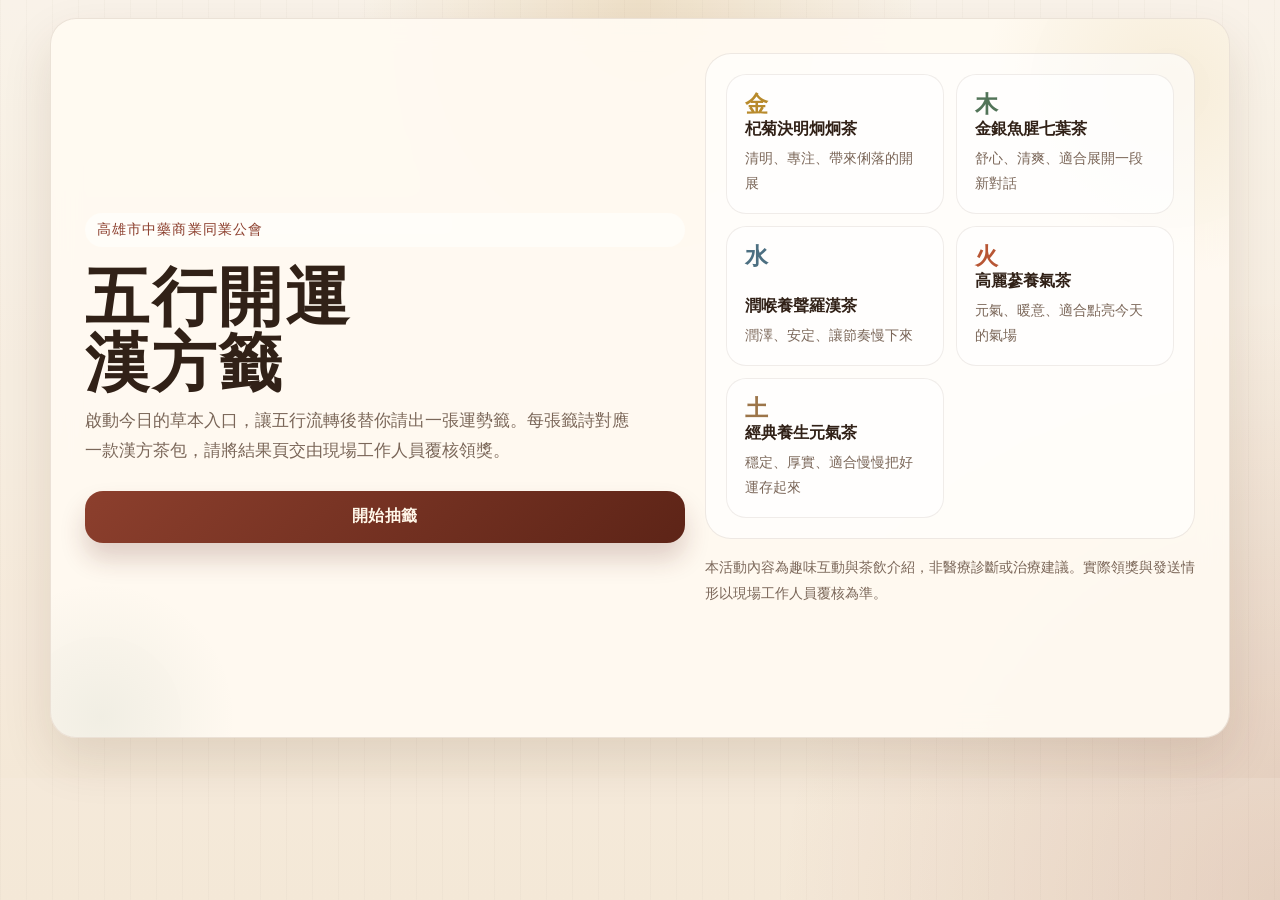
==== index.html @ ca6a0ad2 "Market game frontend test build" ====
<!DOCTYPE html>
<html lang="zh-Hant">
<head>
    <meta charset="UTF-8">
    <meta name="viewport" content="width=device-width, initial-scale=1.0">
    <title>高雄市中藥商業同業公會｜五行開運漢方籤</title>
    <link rel="stylesheet" href="./css/common.css">
    <link rel="stylesheet" href="./css/public.css">
</head>
<body data-page="public">
    <main class="public-shell">
        <section class="page page-intro active" id="intro-screen">
            <div class="hero-panel paper-card">
                <div class="hero-copy">
                    <div class="eyebrow">高雄市中藥商業同業公會</div>
                    <h1>五行開運<br>漢方籤</h1>
                    <p>
                        啟動今日的草本入口，讓五行流轉後替你請出一張運勢籤。每張籤詩對應一款漢方茶包，請將結果頁交由現場工作人員覆核領獎。
                    </p>
                    <button class="button button-primary" id="start-draw">開始抽籤</button>
                </div>

                <div class="hero-side">
                    <div class="seal-card">
                        <div class="seal-grid" id="intro-elements"></div>
                    </div>
                    <p class="page-note">
                        本活動內容為趣味互動與茶飲介紹，非醫療診斷或治療建議。實際領獎與發送情形以現場工作人員覆核為準。
                    </p>
                </div>
            </div>
        </section>

        <section class="page" id="draw-screen">
            <div class="draw-board paper-card">
                <div class="section-head">
                    <div>
                        <div class="eyebrow">五行流轉</div>
                        <h2>啟動開運藥櫃</h2>
                        <p>按下唯一入口後，五行會自行流轉並抽出今日結果，民眾不需要自行選擇項目。</p>
                    </div>
                    <button class="button button-secondary" data-screen-target="intro-screen">返回首頁</button>
                </div>

                <div class="ritual-stage">
                    <div class="ritual-orbit" id="ritual-orbit" aria-hidden="true">
                        <div class="ritual-ring ring-outer"></div>
                        <div class="ritual-ring ring-inner"></div>
                        <div class="ritual-core">
                            <div class="ritual-core-mark">藥</div>
                            <div class="ritual-core-copy">五行開運入口</div>
                        </div>
                        <div class="ritual-token token-metal">金</div>
                        <div class="ritual-token token-wood">木</div>
                        <div class="ritual-token token-water">水</div>
                        <div class="ritual-token token-fire">火</div>
                        <div class="ritual-token token-earth">土</div>
                    </div>

                    <button class="ritual-trigger" type="button" id="ritual-trigger">
                        <span>啟動抽籤</span>
                        <strong>抽出今日五行運勢</strong>
                    </button>
                </div>
            </div>
        </section>

        <section class="page" id="result-screen">
            <div class="result-layout">
                <article class="fortune-sheet paper-card">
                    <div class="yj-wrap">
                        <div class="yj-header">
                            <div class="yj-brand">高雄市中藥商業同業公會</div>
                            <div class="yj-title">五行開運漢方籤</div>
                        </div>

                        <div class="yj-number-zone">
                            <div class="yj-num-row">
                                <span class="yj-num-label">第</span>
                                <span class="yj-num" id="yj-num">1</span>
                                <span class="yj-num-label">首</span>
                            </div>
                            <div class="yj-luck" id="yj-luck">◈ 吉 ◈</div>
                        </div>

                        <div class="yj-body">
                            <div class="yj-persona-row">
                                <span class="yj-persona-label">今日抽中</span>
                                <span class="yj-persona-name" id="yj-persona-name">木行．舒展籤</span>
                            </div>
                            <div class="yj-meta-grid">
                                <div class="yj-meta-item">
                                    <span class="yj-meta-k">五行</span>
                                    <strong class="yj-meta-v" id="ticket-element">木</strong>
                                </div>
                                <div class="yj-meta-item">
                                    <span class="yj-meta-k">籤意</span>
                                    <strong class="yj-meta-v" id="result-keyword">今日籤意</strong>
                                </div>
                            </div>
                        </div>

                        <div class="yj-quote">
                            <div class="yj-quote-poem" id="result-poem">春意入枝頭，新芽帶好風。</div>
                            <div class="yj-quote-desc" id="result-message">今天適合舒展心念，順著節奏與人交流，新的靈感會自然靠近。</div>
                        </div>

                        <div class="yj-products">
                            <div class="yj-products-title">── 對應漢方茶包 ──</div>
                            <div class="yj-product-card">
                                <div class="yj-product-rank">開運茶禮</div>
                                <div class="yj-product-icon" id="gift-visual"></div>
                                <div class="yj-product-info">
                                    <div class="yj-product-name" id="tea-name">金銀魚腥七葉茶</div>
                                    <div class="yj-product-poem" id="tea-story">以清新草本香氣描繪木行的伸展感。</div>
                                    <div class="ingredient-list ingredient-list-yaojian" id="tea-ingredients"></div>
                                </div>
                            </div>
                        </div>

                        <div class="yj-footer">
                            <div class="yj-footer-motto" id="result-side-title">舒展、清爽、適合展開一段新對話</div>
                            <div class="yj-footer-text">本籤為市集互動體驗與茶飲介紹，非醫療診斷依據</div>
                        </div>
                    </div>
                </article>

                <aside class="result-side paper-card">
                    <div class="eyebrow">領獎資訊</div>
                    <div class="result-side-title">請交由工作人員覆核領獎</div>
                    <p class="result-side-copy" id="result-side-copy">工作人員將依此領獎碼進行覆核。後續接 Supabase 後，這個碼會對應正式的 pending 紀錄。</p>

                    <div class="claim-code-wrap">
                        <span>領獎碼</span>
                        <strong id="claim-code">KHM-0000-XXXX</strong>
                    </div>

                    <div class="ticket-code-panel">
                        <span>活動流水號</span>
                        <strong id="ticket-code">NO. 0000</strong>
                    </div>

                    <button class="button button-primary" data-screen-target="draw-screen">再抽一次</button>
                    <button class="button button-secondary" data-screen-target="intro-screen">回到首頁</button>
                </aside>
            </div>
        </section>
    </main>

    <div class="toast" id="toast"></div>

    <script src="./js/config.js"></script>
    <script src="./js/store.js"></script>
    <script src="./js/public-app.js"></script>
</body>
</html>
---- css/common.css ----
:root {
    --bg: #f5ead8;
    --paper: rgba(255, 250, 242, 0.94);
    --ink: #312117;
    --muted: #7b6759;
    --line: rgba(77, 49, 27, 0.14);
    --brand: #8c3f2d;
    --brand-deep: #5d2417;
    --gold: #b88a2b;
    --wood: #527458;
    --water: #4c6f81;
    --fire: #b85634;
    --earth: #9c7549;
    --ok: #2f6c44;
    --warn: #9b5a28;
    --shadow: 0 22px 50px rgba(72, 39, 17, 0.12);
    --radius: 22px;
}

* {
    box-sizing: border-box;
}

html,
body {
    margin: 0;
    min-height: 100%;
    color: var(--ink);
    background:
        radial-gradient(circle at top, rgba(201, 158, 83, 0.28), transparent 28%),
        radial-gradient(circle at bottom right, rgba(140, 63, 45, 0.18), transparent 32%),
        linear-gradient(180deg, #f8f0e4 0%, #f2e3cf 100%);
    font-family: "Noto Sans TC", "PingFang TC", "Microsoft JhengHei", sans-serif;
}

body::before {
    content: "";
    position: fixed;
    inset: 0;
    background:
        linear-gradient(rgba(255,255,255,0.18), rgba(255,255,255,0.18)),
        repeating-linear-gradient(
            90deg,
            rgba(109, 78, 55, 0.03) 0,
            rgba(109, 78, 55, 0.03) 1px,
            transparent 1px,
            transparent 26px
        );
    pointer-events: none;
}

body {
    position: relative;
}

button,
input,
a {
    font: inherit;
}

button {
    cursor: pointer;
    border: 0;
    background: none;
    color: inherit;
}

a {
    text-decoration: none;
    color: inherit;
}

.paper-card {
    background: var(--paper);
    border: 1px solid rgba(112, 80, 57, 0.14);
    border-radius: calc(var(--radius) + 4px);
    box-shadow: var(--shadow);
    backdrop-filter: blur(14px);
}

.eyebrow {
    display: inline-flex;
    align-items: center;
    gap: 10px;
    padding: 8px 12px;
    border-radius: 999px;
    background: rgba(255,255,255,0.5);
    color: var(--brand);
    font-size: 0.85rem;
    letter-spacing: 0.08em;
}

.button {
    display: inline-flex;
    justify-content: center;
    align-items: center;
    min-height: 52px;
    padding: 0 22px;
    border-radius: 18px;
    font-weight: 800;
    letter-spacing: 0.03em;
    transition: transform 180ms ease, box-shadow 180ms ease, opacity 180ms ease;
}

.button:hover {
    transform: translateY(-2px);
}

.button-primary {
    background: linear-gradient(135deg, var(--brand), var(--brand-deep));
    color: #fff6e8;
    box-shadow: 0 16px 26px rgba(93, 36, 23, 0.2);
}

.button-secondary {
    background: rgba(255,255,255,0.76);
    border: 1px solid rgba(112, 80, 57, 0.14);
    color: var(--ink);
}

.section-head,
.panel-head {
    display: flex;
    justify-content: space-between;
    align-items: end;
    gap: 12px;
}

.section-head h2,
.panel-head h2,
.panel h2,
.metric-card strong,
.panel h1 {
    margin: 0;
}

.section-head p,
.panel-head p,
.panel-note {
    color: var(--muted);
    line-height: 1.7;
}

.page {
    display: none;
}

.page.active {
    display: block;
}

.toast {
    position: fixed;
    left: 50%;
    bottom: 24px;
    transform: translateX(-50%) translateY(18px);
    padding: 14px 18px;
    border-radius: 16px;
    background: rgba(49, 33, 23, 0.94);
    color: #fff8ec;
    opacity: 0;
    pointer-events: none;
    transition: opacity 180ms ease, transform 180ms ease;
    z-index: 30;
}

.toast.show {
    opacity: 1;
    transform: translateX(-50%) translateY(0);
}

@media (max-width: 720px) {
    .section-head,
    .panel-head {
        align-items: flex-start;
        flex-direction: column;
    }
}
---- css/public.css ----
.public-shell {
    width: min(1180px, calc(100vw - 28px));
    margin: 0 auto;
    padding: 18px 0 40px;
}

.hero-panel {
    min-height: 720px;
    display: grid;
    grid-template-columns: minmax(0, 1.1fr) minmax(320px, 0.9fr);
    gap: 20px;
    padding: 34px;
    position: relative;
    overflow: hidden;
}

.hero-panel::before,
.hero-panel::after {
    content: "";
    position: absolute;
    border-radius: 50%;
    opacity: 0.32;
}

.hero-panel::before {
    width: 380px;
    height: 380px;
    right: -130px;
    top: -120px;
    background: radial-gradient(circle, rgba(184, 138, 43, 0.4), transparent 70%);
}

.hero-panel::after {
    width: 280px;
    height: 280px;
    left: -90px;
    bottom: -120px;
    background: radial-gradient(circle, rgba(82, 116, 88, 0.26), transparent 68%);
}

.hero-copy,
.hero-side {
    position: relative;
    z-index: 1;
}

.hero-copy {
    display: flex;
    flex-direction: column;
    justify-content: center;
}

.hero-copy h1 {
    margin: 18px 0 10px;
    font: 700 clamp(2.4rem, 5vw, 4.9rem)/1.02 "Noto Serif TC", "PMingLiU", serif;
    letter-spacing: 0.04em;
}

.hero-copy p,
.page-note,
.draw-board p,
.result-side-copy {
    color: var(--muted);
    line-height: 1.82;
}

.hero-copy p {
    max-width: 35rem;
    margin: 0 0 24px;
    font-size: 1.04rem;
}

.seal-card {
    background: rgba(255,255,255,0.62);
    border: 1px solid rgba(112, 80, 57, 0.12);
    border-radius: 26px;
    padding: 20px;
}

.seal-grid {
    display: grid;
    grid-template-columns: repeat(2, minmax(0, 1fr));
    gap: 12px;
}

.seal-item {
    min-height: 140px;
    padding: 18px;
    border-radius: 20px;
    background: rgba(255,255,255,0.72);
    border: 1px solid rgba(112, 80, 57, 0.1);
    display: flex;
    flex-direction: column;
    justify-content: space-between;
}

.seal-item strong {
    font: 700 1.46rem/1 "Noto Serif TC", "PMingLiU", serif;
}

.seal-item h3 {
    margin: 0;
    font: 700 1.02rem/1.35 "Noto Serif TC", "PMingLiU", serif;
}

.seal-item p {
    margin: 6px 0 0;
    font-size: 0.9rem;
    color: var(--muted);
    line-height: 1.7;
}

.page-note {
    margin: 16px 0 0;
    font-size: 0.88rem;
}

.draw-board {
    padding: 28px;
}

.ritual-stage {
    margin-top: 24px;
    min-height: 520px;
    display: grid;
    place-items: center;
    gap: 24px;
}

.ritual-orbit {
    position: relative;
    width: min(470px, 92vw);
    aspect-ratio: 1;
    display: grid;
    place-items: center;
}

.ritual-ring {
    position: absolute;
    border-radius: 50%;
    border: 1px solid rgba(112, 80, 57, 0.16);
    background: radial-gradient(circle, rgba(255,255,255,0.35), transparent 68%);
}

.ring-outer {
    inset: 0;
}

.ring-inner {
    inset: 56px;
    border-style: dashed;
}

.ritual-orbit::before,
.ritual-orbit::after {
    content: "";
    position: absolute;
    border-radius: 50%;
    filter: blur(2px);
}

.ritual-orbit::before {
    inset: 20px;
    background: radial-gradient(circle, rgba(184, 138, 43, 0.18), transparent 70%);
}

.ritual-orbit::after {
    inset: 88px;
    background: radial-gradient(circle, rgba(140, 63, 45, 0.12), transparent 72%);
}

.ritual-orbit.spinning .ritual-token {
    animation-play-state: running;
}

.ritual-orbit.reveal .ritual-token {
    opacity: 0.18;
    transform: scale(0.85);
}

.ritual-orbit.reveal .ritual-token.is-selected {
    opacity: 1;
    transform: scale(1.12);
    box-shadow: 0 20px 36px rgba(72, 39, 17, 0.16);
}

.ritual-core {
    position: relative;
    z-index: 2;
    width: 180px;
    aspect-ratio: 1;
    border-radius: 36px;
    background: linear-gradient(180deg, rgba(255,255,255,0.92), rgba(245, 232, 214, 0.96));
    border: 1px solid rgba(112, 80, 57, 0.14);
    box-shadow: 0 18px 34px rgba(72, 39, 17, 0.1);
    display: grid;
    place-items: center;
    text-align: center;
    padding: 20px;
}

.ritual-core-mark {
    font: 700 3rem/1 "Noto Serif TC", "PMingLiU", serif;
    color: var(--brand);
}

.ritual-core-copy {
    margin-top: 10px;
    color: var(--muted);
    font-size: 0.92rem;
    line-height: 1.6;
}

.ritual-token {
    position: absolute;
    width: 76px;
    aspect-ratio: 1;
    border-radius: 24px;
    display: grid;
    place-items: center;
    color: #fff8ed;
    font: 700 1.7rem/1 "Noto Serif TC", "PMingLiU", serif;
    box-shadow: 0 16px 26px rgba(72, 39, 17, 0.12);
    transition: opacity 200ms ease, transform 200ms ease, box-shadow 200ms ease;
    animation: orbit-spin 3.6s linear infinite paused;
}

.token-metal {
    background: var(--gold);
    top: 18px;
    left: 50%;
    margin-left: -38px;
}

.token-wood {
    background: var(--wood);
    top: 28%;
    right: 16px;
}

.token-water {
    background: var(--water);
    bottom: 18px;
    left: 58%;
}

.token-fire {
    background: var(--fire);
    bottom: 24%;
    left: 18px;
}

.token-earth {
    background: var(--earth);
    top: 28%;
    left: 18px;
}

.token-metal { animation-delay: 0s; }
.token-wood { animation-delay: -0.72s; }
.token-water { animation-delay: -1.44s; }
.token-fire { animation-delay: -2.16s; }
.token-earth { animation-delay: -2.88s; }

@keyframes orbit-spin {
    0%   { transform: rotate(0deg) translateY(0); }
    25%  { transform: rotate(90deg) translateY(-4px); }
    50%  { transform: rotate(180deg) translateY(0); }
    75%  { transform: rotate(270deg) translateY(4px); }
    100% { transform: rotate(360deg) translateY(0); }
}

.ritual-trigger {
    min-width: min(460px, 100%);
    min-height: 76px;
    padding: 0 28px;
    border-radius: 24px;
    background: linear-gradient(135deg, var(--brand), var(--brand-deep));
    color: #fff6e8;
    box-shadow: 0 18px 28px rgba(93, 36, 23, 0.18);
    text-align: center;
}

.ritual-trigger span,
.ritual-trigger strong {
    display: block;
}

.ritual-trigger span {
    font-size: 0.88rem;
    letter-spacing: 0.1em;
    opacity: 0.86;
}

.ritual-trigger strong {
    margin-top: 6px;
    font-size: 1.15rem;
}

.ritual-trigger:disabled {
    opacity: 0.55;
    cursor: default;
    transform: none;
}

.result-layout {
    display: grid;
    grid-template-columns: minmax(0, 1fr) 320px;
    gap: 18px;
}

.fortune-sheet,
.result-side {
    padding: 24px;
}

.yj-wrap {
    background: #f5edd8;
    border-radius: 4px;
    position: relative;
    overflow: hidden;
    box-shadow: 0 12px 48px rgba(0,0,0,0.12);
}

.yj-wrap::before {
    content: "";
    position: absolute;
    inset: 0;
    background-image:
        repeating-linear-gradient(0deg, transparent, transparent 28px, rgba(139,110,70,0.04) 28px, rgba(139,110,70,0.04) 29px),
        repeating-linear-gradient(90deg, transparent, transparent 28px, rgba(139,110,70,0.03) 28px, rgba(139,110,70,0.03) 29px);
    pointer-events: none;
    z-index: 0;
}

.yj-wrap::after {
    content: "";
    position: absolute;
    inset: 8px;
    border: 1px solid rgba(139,100,40,0.18);
    border-radius: 2px;
    pointer-events: none;
    z-index: 0;
}

.yj-header {
    background: #8b2020;
    padding: 14px 24px;
    text-align: center;
    position: relative;
    z-index: 1;
}

.yj-brand {
    font-size: 0.62rem;
    color: rgba(255,220,120,0.65);
    letter-spacing: 6px;
    margin-bottom: 2px;
}

.yj-title {
    font-size: 1.1rem;
    font-weight: 900;
    color: #ffe080;
    letter-spacing: 8px;
}

.yj-number-zone {
    padding: 22px 24px 16px;
    text-align: center;
    position: relative;
    z-index: 1;
    border-bottom: 1px solid rgba(139,100,40,0.15);
}

.yj-number-zone::before {
    content: "☰ ☷";
    position: absolute;
    left: 18px;
    top: 18px;
    font-size: 11px;
    color: rgba(139,80,30,0.2);
    letter-spacing: 4px;
}

.yj-number-zone::after {
    content: "☵ ☲";
    position: absolute;
    right: 18px;
    top: 18px;
    font-size: 11px;
    color: rgba(139,80,30,0.2);
    letter-spacing: 4px;
}

.yj-num-row {
    display: flex;
    align-items: center;
    justify-content: center;
    gap: 16px;
    margin-bottom: 8px;
}

.yj-num-label {
    font-size: 1.1rem;
    color: #8b5020;
    letter-spacing: 2px;
    font-weight: 500;
    line-height: 1;
}

.yj-num {
    font-size: 3.8rem;
    font-weight: 900;
    color: #5c1a1a;
    line-height: 1;
}

.yj-luck {
    display: inline-block;
    font-size: 1.1rem;
    font-weight: 700;
    color: #8b2020;
    letter-spacing: 8px;
    padding: 4px 20px;
    border-top: 1px solid rgba(139,80,30,0.25);
    border-bottom: 1px solid rgba(139,80,30,0.25);
}

.yj-body {
    padding: 18px 22px 16px;
    position: relative;
    z-index: 1;
    border-bottom: 1px solid rgba(139,100,40,0.15);
}

.yj-body::before {
    content: "── 五行開運籤解 ──";
    display: block;
    text-align: center;
    font-size: 0.58rem;
    color: rgba(139,80,30,0.38);
    letter-spacing: 3px;
    margin-bottom: 12px;
}

.yj-persona-row {
    display: flex;
    align-items: baseline;
    justify-content: center;
    gap: 8px;
    margin-bottom: 14px;
}

.yj-persona-label {
    font-size: 0.68rem;
    color: #8b5020;
    letter-spacing: 2px;
}

.yj-persona-name {
    font-size: 1.2rem;
    font-weight: 900;
    color: #3a1a0a;
    letter-spacing: 2px;
}

.yj-meta-grid {
    display: grid;
    grid-template-columns: repeat(2, minmax(0, 1fr));
    gap: 12px;
}

.yj-meta-item {
    background: rgba(255,255,255,0.48);
    border: 1px solid rgba(139,100,40,0.14);
    border-radius: 8px;
    padding: 10px 12px;
    text-align: center;
}

.yj-meta-k {
    display: block;
    font-size: 0.68rem;
    color: #8b5020;
    letter-spacing: 2px;
    margin-bottom: 6px;
}

.yj-meta-v {
    font-size: 0.92rem;
    color: #5c1a1a;
    font-weight: 800;
    line-height: 1.5;
}

.yj-quote {
    padding: 14px 28px;
    text-align: center;
    position: relative;
    z-index: 1;
    border-bottom: 1px solid rgba(139,100,40,0.15);
}

.yj-quote-poem {
    font-size: 0.9rem;
    color: #5c1a1a;
    letter-spacing: 3px;
    font-weight: 700;
    margin-bottom: 6px;
    white-space: pre-line;
    line-height: 1.9;
}

.yj-quote-desc {
    font-size: 0.75rem;
    color: #7a4020;
    line-height: 1.75;
    letter-spacing: 1px;
}

.yj-products {
    padding: 14px 18px 18px;
    position: relative;
    z-index: 1;
}

.yj-products-title {
    text-align: center;
    font-size: 0.6rem;
    color: rgba(139,80,30,0.45);
    letter-spacing: 5px;
    margin-bottom: 12px;
}

.yj-product-card {
    background: rgba(255,255,255,0.55);
    border: 1px solid rgba(139,100,40,0.2);
    border-radius: 8px;
    padding: 14px 12px 12px;
    display: flex;
    align-items: center;
    gap: 12px;
    position: relative;
}

.yj-product-rank {
    position: absolute;
    top: -9px;
    left: 12px;
    background: #8b2020;
    color: #ffe080;
    font-size: 0.58rem;
    font-weight: 700;
    padding: 2px 10px;
    border-radius: 10px;
    letter-spacing: 2px;
}

.yj-product-icon {
    width: 56px;
    height: 56px;
    border-radius: 6px;
    background: rgba(139,100,40,0.08);
    flex-shrink: 0;
    display: flex;
    align-items: center;
    justify-content: center;
    font-size: 20px;
    border: 1px solid rgba(139,100,40,0.15);
    overflow: hidden;
}

.yj-product-icon img {
    width: 100%;
    height: 100%;
    object-fit: cover;
}

.yj-product-info {
    flex: 1;
    min-width: 0;
}

.yj-product-name {
    font-size: 0.88rem;
    font-weight: 700;
    color: #3a1a0a;
    margin-bottom: 3px;
}

.yj-product-poem {
    font-size: 0.7rem;
    color: #7a4020;
    letter-spacing: 1px;
    line-height: 1.65;
    margin-bottom: 10px;
}

.ingredient-list {
    display: flex;
    flex-wrap: wrap;
    gap: 6px;
}

.ingredient-list span {
    padding: 6px 10px;
    border-radius: 999px;
    background: rgba(255,255,255,0.82);
    border: 1px solid rgba(112, 80, 57, 0.1);
    font-size: 0.76rem;
    color: #6a3d22;
}

.ingredient-list-yaojian span {
    background: rgba(245, 237, 216, 0.9);
}

.yj-footer {
    padding: 14px 24px 18px;
    text-align: center;
    position: relative;
    z-index: 1;
    border-top: 1px solid rgba(139,100,40,0.15);
}

.yj-footer-motto {
    font-size: 0.78rem;
    color: #5c1a1a;
    letter-spacing: 2px;
    font-weight: 500;
    margin-bottom: 8px;
    line-height: 1.8;
}

.yj-footer-text {
    font-size: 0.58rem;
    color: rgba(139,80,30,0.38);
    letter-spacing: 2px;
}

.result-side {
    display: flex;
    flex-direction: column;
    justify-content: center;
    gap: 16px;
}

.result-side-title {
    font: 700 1.7rem/1.4 "Noto Serif TC", "PMingLiU", serif;
}

.claim-code-wrap,
.ticket-code-panel {
    min-width: 220px;
    padding: 14px 18px;
    border-radius: 18px;
    background: rgba(255,255,255,0.8);
    border: 1px solid rgba(112, 80, 57, 0.1);
}

.claim-code-wrap span,
.ticket-code-panel span {
    display: block;
    color: var(--muted);
    font-size: 0.8rem;
    margin-bottom: 6px;
}

.claim-code-wrap strong,
.ticket-code-panel strong {
    font-size: 1.08rem;
    letter-spacing: 0.08em;
}

@media (max-width: 1080px) {
    .hero-panel,
    .result-layout {
        grid-template-columns: 1fr;
    }
}

@media (max-width: 720px) {
    .public-shell {
        width: min(100vw - 18px, 100%);
        padding-top: 12px;
    }

    .hero-panel,
    .draw-board,
    .fortune-sheet,
    .result-side {
        padding: 22px;
    }

    .seal-grid {
        grid-template-columns: 1fr;
    }

    .ritual-stage {
        min-height: 460px;
    }

    .ritual-orbit {
        width: min(360px, 92vw);
    }

    .ritual-token {
        width: 62px;
        border-radius: 20px;
        font-size: 1.45rem;
    }

    .ritual-core {
        width: 148px;
        border-radius: 30px;
    }

    .ritual-trigger {
        min-width: 100%;
    }

    .yj-meta-grid {
        grid-template-columns: 1fr;
    }

    .yj-product-card {
        flex-direction: column;
        align-items: flex-start;
    }
}
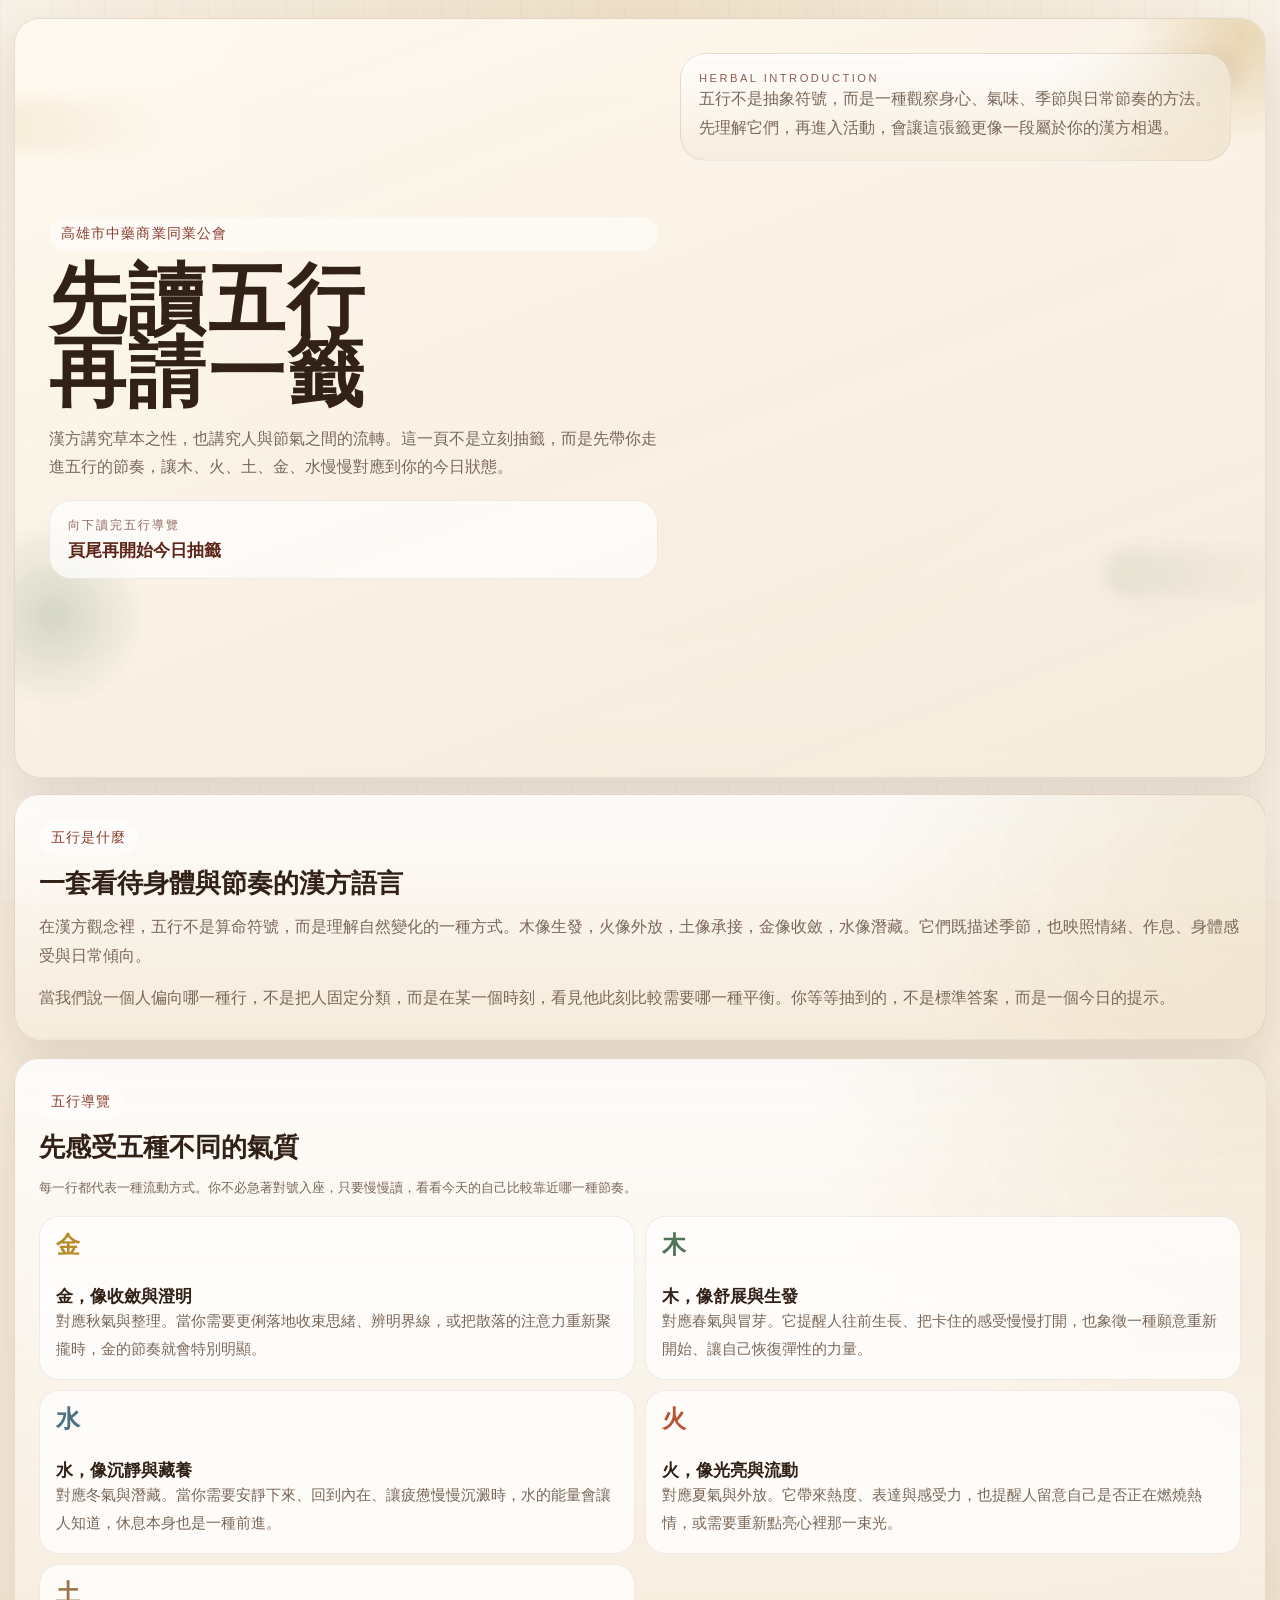
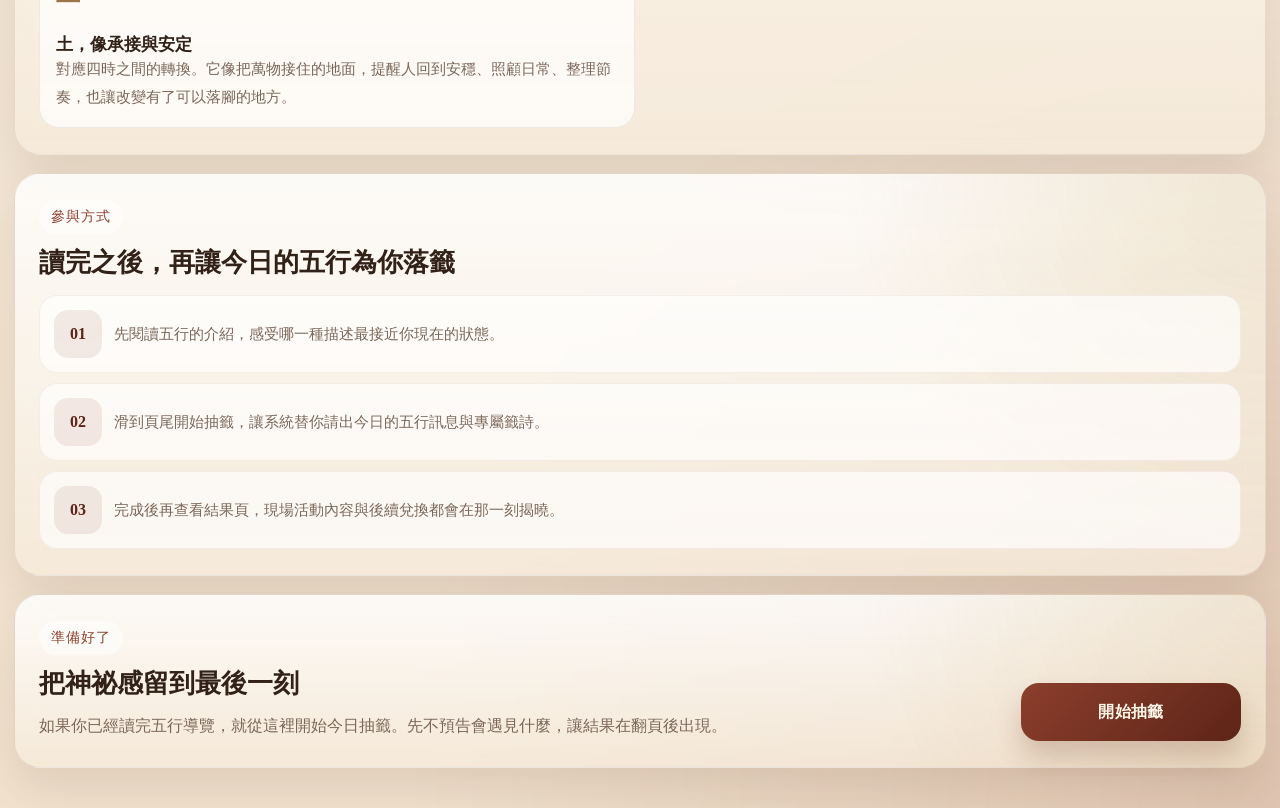
==== commit f01c2c18: "Refine herbal drawer draw experience" ====
--- a/index.html
+++ b/index.html
@@ -11,23 +11,87 @@
     <main class="public-shell">
         <section class="page page-intro active" id="intro-screen">
             <div class="hero-panel paper-card">
+                <div class="hero-atmosphere" aria-hidden="true">
+                    <span class="hero-mist mist-a"></span>
+                    <span class="hero-mist mist-b"></span>
+                    <span class="hero-mist mist-c"></span>
+                </div>
+
                 <div class="hero-copy">
-                    <div class="eyebrow">高雄市中藥商業同業公會</div>
-                    <h1>五行開運<br>漢方籤</h1>
+                    <div class="hero-copy-main">
+                        <div class="eyebrow">高雄市中藥商業同業公會</div>
+                        <h1>先讀五行<br>再請一籤</h1>
+                        <p>
+                            漢方講究草本之性，也講究人與節氣之間的流轉。這一頁不是立刻抽籤，而是先帶你走進五行的節奏，讓木、火、土、金、水慢慢對應到你的今日狀態。
+                        </p>
+                    </div>
+
+                    <div class="hero-scroll-cue">
+                        <span>向下讀完五行導覽</span>
+                        <strong>頁尾再開始今日抽籤</strong>
+                    </div>
+                </div>
+
+                <div class="hero-side">
+                    <div class="intro-lead-card">
+                        <div class="intro-lead-kicker">HERBAL INTRODUCTION</div>
+                        <p>
+                            五行不是抽象符號，而是一種觀察身心、氣味、季節與日常節奏的方法。先理解它們，再進入活動，會讓這張籤更像一段屬於你的漢方相遇。
+                        </p>
+                    </div>
+                </div>
+            </div>
+
+            <div class="intro-story">
+                <section class="intro-block paper-card">
+                    <div class="eyebrow">五行是什麼</div>
+                    <h2>一套看待身體與節奏的漢方語言</h2>
                     <p>
-                        啟動今日的草本入口，讓五行流轉後替你請出一張運勢籤。每張籤詩對應一款漢方茶包，請將結果頁交由現場工作人員覆核領獎。
+                        在漢方觀念裡，五行不是算命符號，而是理解自然變化的一種方式。木像生發，火像外放，土像承接，金像收斂，水像潛藏。它們既描述季節，也映照情緒、作息、身體感受與日常傾向。
                     </p>
+                    <p>
+                        當我們說一個人偏向哪一種行，不是把人固定分類，而是在某一個時刻，看見他此刻比較需要哪一種平衡。你等等抽到的，不是標準答案，而是一個今日的提示。
+                    </p>
+                </section>
+
+                <section class="intro-block paper-card">
+                    <div class="eyebrow">五行導覽</div>
+                    <h2>先感受五種不同的氣質</h2>
+                    <p class="page-note">
+                        每一行都代表一種流動方式。你不必急著對號入座，只要慢慢讀，看看今天的自己比較靠近哪一種節奏。
+                    </p>
+                    <div class="seal-grid intro-seal-grid" id="intro-elements"></div>
+                </section>
+
+                <section class="intro-block paper-card">
+                    <div class="eyebrow">參與方式</div>
+                    <h2>讀完之後，再讓今日的五行為你落籤</h2>
+                    <div class="intro-steps">
+                        <article class="intro-step">
+                            <strong>01</strong>
+                            <p>先閱讀五行的介紹，感受哪一種描述最接近你現在的狀態。</p>
+                        </article>
+                        <article class="intro-step">
+                            <strong>02</strong>
+                            <p>滑到頁尾開始抽籤，讓系統替你請出今日的五行訊息與專屬籤詩。</p>
+                        </article>
+                        <article class="intro-step">
+                            <strong>03</strong>
+                            <p>完成後再查看結果頁，現場活動內容與後續兌換都會在那一刻揭曉。</p>
+                        </article>
+                    </div>
+                </section>
+
+                <section class="intro-cta paper-card">
+                    <div>
+                        <div class="eyebrow">準備好了</div>
+                        <h2>把神祕感留到最後一刻</h2>
+                        <p>
+                            如果你已經讀完五行導覽，就從這裡開始今日抽籤。先不預告會遇見什麼，讓結果在翻頁後出現。
+                        </p>
+                    </div>
                     <button class="button button-primary" id="start-draw">開始抽籤</button>
-                </div>
-
-                <div class="hero-side">
-                    <div class="seal-card">
-                        <div class="seal-grid" id="intro-elements"></div>
-                    </div>
-                    <p class="page-note">
-                        本活動內容為趣味互動與茶飲介紹，非醫療診斷或治療建議。實際領獎與發送情形以現場工作人員覆核為準。
-                    </p>
-                </div>
+                </section>
             </div>
         </section>
 
@@ -35,33 +99,35 @@
             <div class="draw-board paper-card">
                 <div class="section-head">
                     <div>
-                        <div class="eyebrow">五行流轉</div>
-                        <h2>啟動開運藥櫃</h2>
-                        <p>按下唯一入口後，五行會自行流轉並抽出今日結果，民眾不需要自行選擇項目。</p>
-                    </div>
-                    <button class="button button-secondary" data-screen-target="intro-screen">返回首頁</button>
-                </div>
-
-                <div class="ritual-stage">
-                    <div class="ritual-orbit" id="ritual-orbit" aria-hidden="true">
-                        <div class="ritual-ring ring-outer"></div>
-                        <div class="ritual-ring ring-inner"></div>
-                        <div class="ritual-core">
-                            <div class="ritual-core-mark">藥</div>
-                            <div class="ritual-core-copy">五行開運入口</div>
-                        </div>
-                        <div class="ritual-token token-metal">金</div>
-                        <div class="ritual-token token-wood">木</div>
-                        <div class="ritual-token token-water">水</div>
-                        <div class="ritual-token token-fire">火</div>
-                        <div class="ritual-token token-earth">土</div>
-                    </div>
-
-                    <button class="ritual-trigger" type="button" id="ritual-trigger">
-                        <span>啟動抽籤</span>
-                        <strong>抽出今日五行運勢</strong>
-                    </button>
-                </div>
+                        <div class="eyebrow">開始抽籤</div>
+                        <h2>請藥櫃為你取出今日籤意</h2>
+                        <p>請直接輕觸九宮格中的任一抽屜。藥櫃會自行為你開啟其中一格，並在中央顯影今日的五行籤卷。</p>
+                    </div>
+                    <button class="button button-secondary" data-screen-target="intro-screen">返回導覽</button>
+                </div>
+
+                <div class="cabinet-scene" id="cabinet-scene">
+                    <div class="cabinet-backdrop" aria-hidden="true"></div>
+                    <div class="cabinet-glow" aria-hidden="true"></div>
+                    <div class="cabinet-grid" id="cabinet-grid"></div>
+                    <div class="drawer-particles" id="drawer-particles" aria-hidden="true"></div>
+
+                    <div class="fortune-reveal" id="fortune-reveal" aria-live="polite">
+                        <div class="fortune-envelope" id="fortune-envelope">
+                            <div class="fortune-seal" aria-hidden="true">籤</div>
+                            <span>藥櫃正在為你取出今日處方</span>
+                        </div>
+
+                        <div class="fortune-scroll" id="fortune-scroll">
+                            <div class="fortune-scroll-head">高雄市中藥商業同業公會</div>
+                            <strong class="fortune-scroll-title" id="reveal-title">五行籤卷正在展開</strong>
+                            <p class="fortune-scroll-copy" id="reveal-copy">木質抽屜會緩緩滑開，草本氣息散出後，今日的籤意才會浮現。</p>
+                            <button class="button button-primary fortune-continue" type="button" id="fortune-continue">揭曉完整籤詩</button>
+                        </div>
+                    </div>
+                </div>
+
+                <p class="drawer-note">手機操作建議直接點抽屜面板。抽屜一旦開始滑開，請稍等藥櫃完成整個顯影儀式。</p>
             </div>
         </section>
 
@@ -78,15 +144,15 @@
                             <div class="yj-num-row">
                                 <span class="yj-num-label">第</span>
                                 <span class="yj-num" id="yj-num">1</span>
-                                <span class="yj-num-label">首</span>
-                            </div>
-                            <div class="yj-luck" id="yj-luck">◈ 吉 ◈</div>
+                                <span class="yj-num-label">籤</span>
+                            </div>
+                            <div class="yj-luck" id="yj-luck">中吉</div>
                         </div>
 
                         <div class="yj-body">
                             <div class="yj-persona-row">
-                                <span class="yj-persona-label">今日抽中</span>
-                                <span class="yj-persona-name" id="yj-persona-name">木行．舒展籤</span>
+                                <span class="yj-persona-label">今日籤象</span>
+                                <span class="yj-persona-name" id="yj-persona-name">青木舒展</span>
                             </div>
                             <div class="yj-meta-grid">
                                 <div class="yj-meta-item">
@@ -94,49 +160,49 @@
                                     <strong class="yj-meta-v" id="ticket-element">木</strong>
                                 </div>
                                 <div class="yj-meta-item">
-                                    <span class="yj-meta-k">籤意</span>
-                                    <strong class="yj-meta-v" id="result-keyword">今日籤意</strong>
+                                    <span class="yj-meta-k">關鍵字</span>
+                                    <strong class="yj-meta-v" id="result-keyword">今日提示</strong>
                                 </div>
                             </div>
                         </div>
 
                         <div class="yj-quote">
-                            <div class="yj-quote-poem" id="result-poem">春意入枝頭，新芽帶好風。</div>
-                            <div class="yj-quote-desc" id="result-message">今天適合舒展心念，順著節奏與人交流，新的靈感會自然靠近。</div>
+                            <div class="yj-quote-poem" id="result-poem">籤詩內容會出現在這裡</div>
+                            <div class="yj-quote-desc" id="result-message">結果生成後，這裡會顯示你的漢方訊息與今日解讀。</div>
                         </div>
 
                         <div class="yj-products">
-                            <div class="yj-products-title">── 對應漢方茶包 ──</div>
+                            <div class="yj-products-title">對應漢方茶包</div>
                             <div class="yj-product-card">
-                                <div class="yj-product-rank">開運茶禮</div>
+                                <div class="yj-product-rank">今日對應</div>
                                 <div class="yj-product-icon" id="gift-visual"></div>
                                 <div class="yj-product-info">
-                                    <div class="yj-product-name" id="tea-name">金銀魚腥七葉茶</div>
-                                    <div class="yj-product-poem" id="tea-story">以清新草本香氣描繪木行的伸展感。</div>
+                                    <div class="yj-product-name" id="tea-name">漢方茶包名稱</div>
+                                    <div class="yj-product-poem" id="tea-story">生成結果後，這裡會顯示相對應的草本概念。</div>
                                     <div class="ingredient-list ingredient-list-yaojian" id="tea-ingredients"></div>
                                 </div>
                             </div>
                         </div>
 
                         <div class="yj-footer">
-                            <div class="yj-footer-motto" id="result-side-title">舒展、清爽、適合展開一段新對話</div>
-                            <div class="yj-footer-text">本籤為市集互動體驗與茶飲介紹，非醫療診斷依據</div>
+                            <div class="yj-footer-motto" id="result-side-title">請依結果頁內容進行現場兌換</div>
+                            <div class="yj-footer-text">本頁僅供活動現場核對使用，請於工作人員指引下完成後續流程。</div>
                         </div>
                     </div>
                 </article>
 
                 <aside class="result-side paper-card">
-                    <div class="eyebrow">領獎資訊</div>
-                    <div class="result-side-title">請交由工作人員覆核領獎</div>
-                    <p class="result-side-copy" id="result-side-copy">工作人員將依此領獎碼進行覆核。後續接 Supabase 後，這個碼會對應正式的 pending 紀錄。</p>
+                    <div class="eyebrow">活動憑據</div>
+                    <div class="result-side-title">請保留此頁面給工作人員核對</div>
+                    <p class="result-side-copy" id="result-side-copy">完成抽籤後，請將畫面交給現場工作人員確認。兌換與後續資訊皆以現場流程為準。</p>
 
                     <div class="claim-code-wrap">
-                        <span>領獎碼</span>
+                        <span>領取序號</span>
                         <strong id="claim-code">KHM-0000-XXXX</strong>
                     </div>
 
                     <div class="ticket-code-panel">
-                        <span>活動流水號</span>
+                        <span>抽籤編號</span>
                         <strong id="ticket-code">NO. 0000</strong>
                     </div>
 
--- a/css/public.css
+++ b/css/public.css
@@ -1,41 +1,83 @@
 .public-shell {
-    width: min(1180px, calc(100vw - 28px));
+    width: min(100vw - 20px, 100%);
     margin: 0 auto;
-    padding: 18px 0 40px;
+    padding: 10px 0 40px;
 }
 
 .hero-panel {
-    min-height: 720px;
-    display: grid;
-    grid-template-columns: minmax(0, 1.1fr) minmax(320px, 0.9fr);
-    gap: 20px;
-    padding: 34px;
+    min-height: auto;
+    display: grid;
+    gap: 18px;
+    padding: 18px;
     position: relative;
     overflow: hidden;
+    isolation: isolate;
+    background:
+        linear-gradient(160deg, rgba(255, 249, 240, 0.96), rgba(246, 235, 219, 0.92)),
+        linear-gradient(180deg, rgba(140, 63, 45, 0.04), rgba(82, 116, 88, 0.06));
 }
 
 .hero-panel::before,
 .hero-panel::after {
     content: "";
     position: absolute;
-    border-radius: 50%;
-    opacity: 0.32;
+    border-radius: 999px;
+    pointer-events: none;
+    z-index: 0;
 }
 
 .hero-panel::before {
-    width: 380px;
-    height: 380px;
-    right: -130px;
-    top: -120px;
-    background: radial-gradient(circle, rgba(184, 138, 43, 0.4), transparent 70%);
+    width: 220px;
+    height: 220px;
+    top: -92px;
+    right: -86px;
+    background: radial-gradient(circle, rgba(184, 138, 43, 0.28), transparent 72%);
 }
 
 .hero-panel::after {
-    width: 280px;
-    height: 280px;
-    left: -90px;
-    bottom: -120px;
-    background: radial-gradient(circle, rgba(82, 116, 88, 0.26), transparent 68%);
+    width: 180px;
+    height: 180px;
+    left: -52px;
+    bottom: 72px;
+    background: radial-gradient(circle, rgba(82, 116, 88, 0.22), transparent 74%);
+}
+
+.hero-atmosphere {
+    position: absolute;
+    inset: 0;
+    pointer-events: none;
+    z-index: 0;
+}
+
+.hero-mist {
+    position: absolute;
+    border-radius: 999px;
+    filter: blur(8px);
+    opacity: 0.65;
+}
+
+.mist-a {
+    width: 168px;
+    height: 52px;
+    top: 80px;
+    left: -18px;
+    background: linear-gradient(90deg, rgba(184, 138, 43, 0.18), rgba(255, 255, 255, 0));
+}
+
+.mist-b {
+    width: 140px;
+    height: 44px;
+    top: 30px;
+    right: 24px;
+    background: linear-gradient(90deg, rgba(255, 255, 255, 0), rgba(140, 63, 45, 0.16));
+}
+
+.mist-c {
+    width: 190px;
+    height: 48px;
+    bottom: 180px;
+    right: -30px;
+    background: linear-gradient(90deg, rgba(82, 116, 88, 0.16), rgba(255, 255, 255, 0));
 }
 
 .hero-copy,
@@ -45,15 +87,21 @@
 }
 
 .hero-copy {
-    display: flex;
-    flex-direction: column;
-    justify-content: center;
+    display: grid;
+    gap: 18px;
+    align-content: start;
+}
+
+.hero-copy-main {
+    display: grid;
+    gap: 14px;
 }
 
 .hero-copy h1 {
-    margin: 18px 0 10px;
-    font: 700 clamp(2.4rem, 5vw, 4.9rem)/1.02 "Noto Serif TC", "PMingLiU", serif;
-    letter-spacing: 0.04em;
+    margin: 0;
+    font: 700 clamp(2.35rem, 15vw, 4.8rem)/0.95 "Noto Serif TC", "PMingLiU", serif;
+    letter-spacing: 0.03em;
+    text-wrap: balance;
 }
 
 .hero-copy p,
@@ -61,31 +109,76 @@
 .draw-board p,
 .result-side-copy {
     color: var(--muted);
-    line-height: 1.82;
+    line-height: 1.8;
 }
 
 .hero-copy p {
-    max-width: 35rem;
-    margin: 0 0 24px;
+    margin: 0;
+    font-size: 1rem;
+}
+
+.hero-scroll-cue {
+    display: grid;
+    gap: 6px;
+    padding: 16px 18px;
+    border-radius: 22px;
+    background: rgba(255, 255, 255, 0.68);
+    border: 1px solid rgba(112, 80, 57, 0.1);
+}
+
+.hero-scroll-cue span {
+    font-size: 0.78rem;
+    letter-spacing: 0.16em;
+    color: rgba(93, 36, 23, 0.68);
+}
+
+.hero-scroll-cue strong {
     font-size: 1.04rem;
-}
-
+    font-weight: 800;
+    color: var(--brand-deep);
+}
+
+.hero-side {
+    display: grid;
+    gap: 14px;
+    align-content: start;
+}
+
+.intro-lead-card,
+.intro-block,
+.intro-cta,
 .seal-card {
-    background: rgba(255,255,255,0.62);
+    background: rgba(255, 255, 255, 0.62);
     border: 1px solid rgba(112, 80, 57, 0.12);
     border-radius: 26px;
-    padding: 20px;
+    padding: 18px;
+    backdrop-filter: blur(12px);
+    background:
+        radial-gradient(circle at top right, rgba(184, 138, 43, 0.16), transparent 32%),
+        linear-gradient(180deg, rgba(255, 255, 255, 0.84), rgba(246, 235, 219, 0.74));
+}
+
+.intro-lead-card p {
+    margin: 0;
+    color: var(--muted);
+    line-height: 1.82;
+}
+
+.intro-lead-kicker {
+    font-size: 0.7rem;
+    letter-spacing: 0.22em;
+    color: rgba(93, 36, 23, 0.72);
 }
 
 .seal-grid {
     display: grid;
-    grid-template-columns: repeat(2, minmax(0, 1fr));
-    gap: 12px;
+    grid-template-columns: 1fr;
+    gap: 10px;
 }
 
 .seal-item {
-    min-height: 140px;
-    padding: 18px;
+    min-height: 164px;
+    padding: 16px;
     border-radius: 20px;
     background: rgba(255,255,255,0.72);
     border: 1px solid rgba(112, 80, 57, 0.1);
@@ -95,223 +188,525 @@
 }
 
 .seal-item strong {
-    font: 700 1.46rem/1 "Noto Serif TC", "PMingLiU", serif;
+    font: 700 1.5rem/1 "Noto Serif TC", "PMingLiU", serif;
 }
 
 .seal-item h3 {
     margin: 0;
-    font: 700 1.02rem/1.35 "Noto Serif TC", "PMingLiU", serif;
+    font: 700 1.08rem/1.35 "Noto Serif TC", "PMingLiU", serif;
 }
 
 .seal-item p {
     margin: 6px 0 0;
-    font-size: 0.9rem;
+    font-size: 0.92rem;
+    color: var(--muted);
+    line-height: 1.72;
+}
+
+.page-note {
+    margin: 2px 4px 0;
+    font-size: 0.82rem;
+}
+
+.intro-story {
+    margin-top: 16px;
+    display: grid;
+    gap: 14px;
+}
+
+.intro-block {
+    padding: 22px 18px;
+}
+
+.intro-block h2,
+.intro-cta h2 {
+    margin: 14px 0 12px;
+    font: 700 1.6rem/1.2 "Noto Serif TC", "PMingLiU", serif;
+}
+
+.intro-block p,
+.intro-cta p {
+    margin: 0;
+    color: var(--muted);
+    line-height: 1.86;
+}
+
+.intro-block p + p {
+    margin-top: 12px;
+}
+
+.intro-seal-grid {
+    margin-top: 16px;
+}
+
+.intro-steps {
+    display: grid;
+    gap: 10px;
+    margin-top: 16px;
+}
+
+.intro-step {
+    display: grid;
+    grid-template-columns: 48px 1fr;
+    gap: 12px;
+    padding: 14px;
+    border-radius: 18px;
+    background: rgba(255, 255, 255, 0.66);
+    border: 1px solid rgba(112, 80, 57, 0.08);
+}
+
+.intro-step strong {
+    display: grid;
+    place-items: center;
+    width: 48px;
+    height: 48px;
+    border-radius: 14px;
+    background: rgba(140, 63, 45, 0.1);
+    color: var(--brand-deep);
+    font: 700 1rem/1 "Noto Serif TC", "PMingLiU", serif;
+}
+
+.intro-step p {
+    align-self: center;
+    font-size: 0.95rem;
+}
+
+.intro-cta {
+    padding: 22px 18px;
+    display: grid;
+    gap: 16px;
+}
+
+.intro-cta .button {
+    width: 100%;
+    min-height: 58px;
+    font-size: 1rem;
+}
+
+.draw-board {
+    padding: 28px;
+}
+
+.cabinet-scene {
+    position: relative;
+    margin-top: 24px;
+    min-height: 620px;
+    padding: 18px 14px 24px;
+    border-radius: 28px;
+    overflow: hidden;
+    background:
+        radial-gradient(circle at top, rgba(214, 175, 91, 0.16), transparent 26%),
+        linear-gradient(180deg, rgba(40, 24, 16, 0.18), rgba(24, 13, 8, 0.3)),
+        linear-gradient(180deg, #6c4229, #4b2a18 62%, #341c10);
+    box-shadow:
+        inset 0 1px 0 rgba(255, 246, 229, 0.16),
+        inset 0 -18px 28px rgba(16, 7, 4, 0.22),
+        0 24px 42px rgba(38, 18, 9, 0.2);
+}
+
+.cabinet-backdrop,
+.cabinet-glow,
+.drawer-particles,
+.fortune-reveal {
+    position: absolute;
+    inset: 0;
+}
+
+.cabinet-backdrop {
+    background:
+        linear-gradient(90deg, rgba(255,255,255,0.03) 0 8%, transparent 8% 14%, rgba(255,255,255,0.03) 14% 22%, transparent 22% 28%, rgba(255,255,255,0.03) 28% 36%, transparent 36%),
+        repeating-linear-gradient(180deg, rgba(255,255,255,0.02), rgba(255,255,255,0.02) 2px, transparent 2px, transparent 16px);
+    opacity: 0.48;
+}
+
+.cabinet-glow {
+    background:
+        radial-gradient(circle at 50% 24%, rgba(255, 232, 186, 0.12), transparent 28%),
+        radial-gradient(circle at 50% 78%, rgba(122, 72, 44, 0.34), transparent 44%);
+    filter: blur(8px);
+    transition: opacity 500ms ease;
+}
+
+.cabinet-grid {
+    position: relative;
+    z-index: 2;
+    display: grid;
+    grid-template-columns: repeat(3, minmax(0, 1fr));
+    gap: 12px;
+    transform: translateZ(0);
+    transition: filter 700ms ease, transform 700ms ease, opacity 400ms ease;
+}
+
+.cabinet-scene.is-revealing .cabinet-grid {
+    filter: blur(10px) saturate(0.9);
+    transform: scale(0.985);
+}
+
+.cabinet-scene.is-focused .cabinet-drawer:not(.is-selected) {
+    opacity: 0.42;
+    transform: translate3d(0, 0, 0) scale(0.96);
+}
+
+.cabinet-drawer {
+    position: relative;
+    min-height: 116px;
+    padding: 0;
+    border: 0;
+    border-radius: 18px;
+    overflow: hidden;
+    background: linear-gradient(180deg, rgba(44, 24, 14, 0.55), rgba(26, 13, 8, 0.4));
+    box-shadow:
+        inset 0 0 0 1px rgba(255, 242, 214, 0.06),
+        inset 0 10px 24px rgba(255, 238, 212, 0.04),
+        0 10px 22px rgba(17, 8, 4, 0.14);
+    opacity: 0;
+    transform: translate3d(0, 20px, 0) scale(0.9);
+    transition:
+        transform 220ms ease,
+        opacity 220ms ease,
+        filter 220ms ease;
+    will-change: transform, opacity, filter;
+}
+
+.cabinet-scene.is-ready .cabinet-drawer {
+    animation: drawer-settle 820ms cubic-bezier(0.175, 0.885, 0.32, 1.28) forwards;
+    animation-delay: var(--intro-delay, 0ms);
+}
+
+.cabinet-drawer:active,
+.cabinet-drawer:hover {
+    transform: translate3d(0, -2px, 0) scale(1.03);
+}
+
+.cabinet-drawer.is-selected {
+    z-index: 3;
+    opacity: 1;
+    filter: saturate(1.08);
+}
+
+.cabinet-drawer.is-opening {
+    transform: translate3d(0, -4px, 0) scale(1.04);
+}
+
+.drawer-inner,
+.drawer-front {
+    position: absolute;
+    inset: 0;
+    border-radius: 18px;
+}
+
+.drawer-inner {
+    padding: 14px;
+    display: flex;
+    align-items: flex-end;
+    justify-content: space-between;
+    background:
+        radial-gradient(circle at 30% 30%, rgba(255, 238, 214, 0.22), transparent 28%),
+        linear-gradient(180deg, rgba(50, 22, 12, 0.96), rgba(35, 17, 10, 0.98));
+    box-shadow: inset 0 10px 18px rgba(0, 0, 0, 0.34);
+}
+
+.drawer-inner::before {
+    content: "";
+    position: absolute;
+    inset: 10px;
+    border-radius: 14px;
+    background:
+        radial-gradient(circle at 20% 18%, rgba(255, 255, 255, 0.06), transparent 20%),
+        repeating-linear-gradient(45deg, rgba(180, 126, 88, 0.12), rgba(180, 126, 88, 0.12) 2px, transparent 2px, transparent 8px);
+    opacity: 0.54;
+}
+
+.drawer-inner-copy {
+    position: relative;
+    z-index: 1;
+    font: 700 1.42rem/1 "Noto Serif TC", "PMingLiU", serif;
+    color: rgba(255, 241, 224, 0.92);
+    text-shadow: 0 2px 10px rgba(0,0,0,0.24);
+}
+
+.drawer-front {
+    display: grid;
+    align-content: space-between;
+    padding: 14px 12px 12px;
+    background:
+        linear-gradient(180deg, rgba(126, 78, 49, 0.9), rgba(88, 53, 33, 0.96)),
+        repeating-linear-gradient(90deg, rgba(255,255,255,0.04), rgba(255,255,255,0.04) 2px, transparent 2px, transparent 12px);
+    box-shadow:
+        inset 0 1px 0 rgba(255, 240, 208, 0.16),
+        inset 0 -12px 20px rgba(28, 14, 7, 0.22);
+    transition: transform 1.2s cubic-bezier(0.77, 0, 0.18, 1);
+    will-change: transform;
+}
+
+.cabinet-drawer.is-opened .drawer-front {
+    transform: translate3d(0, calc(100% - 14px), 0);
+}
+
+.drawer-front::before,
+.drawer-front::after {
+    content: "";
+    position: absolute;
+    inset: 0;
+    pointer-events: none;
+}
+
+.drawer-front::before {
+    background:
+        repeating-linear-gradient(0deg, rgba(255,255,255,0.04), rgba(255,255,255,0.04) 1px, transparent 1px, transparent 14px),
+        linear-gradient(90deg, transparent, rgba(255,255,255,0.05), transparent);
+    mix-blend-mode: screen;
+}
+
+.drawer-front::after {
+    inset: 8px;
+    border: 1px solid rgba(255, 229, 196, 0.08);
+    border-radius: 12px;
+}
+
+.drawer-label {
+    position: relative;
+    z-index: 1;
+    justify-self: start;
+    padding: 4px 8px;
+    border-radius: 999px;
+    background: rgba(239, 225, 197, 0.84);
+    color: #5f381d;
+    font-size: 0.72rem;
+    letter-spacing: 0.12em;
+}
+
+.drawer-pull {
+    position: relative;
+    z-index: 1;
+    justify-self: center;
+    align-self: end;
+    width: 42px;
+    height: 18px;
+    border-radius: 999px;
+    background: linear-gradient(180deg, #c4944f, #7b4e20);
+    box-shadow:
+        inset 0 1px 0 rgba(255, 240, 190, 0.4),
+        0 2px 4px rgba(25, 11, 4, 0.22);
+}
+
+.drawer-pull::before {
+    content: "";
+    position: absolute;
+    inset: 4px 8px;
+    border-radius: 999px;
+    border: 1px solid rgba(91, 48, 14, 0.42);
+}
+
+.drawer-particles {
+    z-index: 5;
+    overflow: hidden;
+    pointer-events: none;
+}
+
+.particle {
+    position: absolute;
+    width: var(--size, 10px);
+    height: calc(var(--size, 10px) * 0.72);
+    border-radius: 100% 0 100% 0;
+    opacity: 0;
+    transform: translate3d(0, 0, 0) rotate(0deg) scale(0.4);
+    background: var(--particle-color, rgba(255, 224, 140, 0.85));
+    box-shadow: 0 0 12px color-mix(in srgb, var(--particle-color, #fff) 46%, transparent);
+}
+
+.cabinet-scene.is-releasing .particle {
+    animation: particle-burst 980ms cubic-bezier(0.1, 0.8, 0.18, 1) forwards;
+}
+
+.fortune-reveal {
+    z-index: 6;
+    display: grid;
+    place-items: center;
+    pointer-events: none;
+}
+
+.fortune-envelope,
+.fortune-scroll {
+    width: min(100%, 320px);
+}
+
+.fortune-envelope {
+    display: grid;
+    justify-items: center;
+    gap: 12px;
+    padding: 18px 20px;
+    border-radius: 24px;
+    background: linear-gradient(180deg, rgba(104, 42, 28, 0.96), rgba(76, 28, 19, 0.98));
+    color: #fff2de;
+    box-shadow: 0 20px 36px rgba(18, 7, 4, 0.34);
+    opacity: 0;
+    transform: translate3d(0, 80px, 0) scale(0.68);
+    transition: transform 1.5s cubic-bezier(0.22, 1, 0.36, 1), opacity 1.5s ease;
+}
+
+.fortune-seal {
+    width: 56px;
+    height: 56px;
+    border-radius: 50%;
+    display: grid;
+    place-items: center;
+    background: radial-gradient(circle, #f0c978, #a86a2b 72%);
+    color: #6b2318;
+    font: 700 1.5rem/1 "Noto Serif TC", "PMingLiU", serif;
+    box-shadow: inset 0 1px 0 rgba(255, 243, 188, 0.6);
+}
+
+.fortune-envelope span {
+    text-align: center;
+    font-size: 0.92rem;
+    line-height: 1.6;
+    letter-spacing: 0.04em;
+}
+
+.fortune-scroll {
+    position: absolute;
+    display: grid;
+    gap: 10px;
+    padding: 24px 22px 20px;
+    border-radius: 24px;
+    background:
+        linear-gradient(180deg, rgba(252, 245, 230, 0.98), rgba(243, 229, 205, 0.98)),
+        repeating-linear-gradient(0deg, rgba(136, 101, 62, 0.06), rgba(136, 101, 62, 0.06) 1px, transparent 1px, transparent 22px);
+    color: #552d13;
+    box-shadow: 0 24px 48px rgba(24, 11, 6, 0.26);
+    opacity: 0;
+    transform: translate3d(0, 38px, 0) scaleY(0.24);
+    transform-origin: center top;
+    transition:
+        transform 820ms cubic-bezier(0.2, 0.85, 0.2, 1.15),
+        opacity 300ms ease;
+}
+
+.fortune-scroll::before,
+.fortune-scroll::after {
+    content: "";
+    position: absolute;
+    left: 18px;
+    right: 18px;
+    height: 10px;
+    border-radius: 999px;
+    background: linear-gradient(90deg, #8d5a2a, #cb9e57, #8d5a2a);
+}
+
+.fortune-scroll::before {
+    top: -5px;
+}
+
+.fortune-scroll::after {
+    bottom: -5px;
+}
+
+.fortune-scroll-head {
+    font-size: 0.68rem;
+    letter-spacing: 0.16em;
+    color: rgba(85, 45, 19, 0.62);
+}
+
+.fortune-scroll-title {
+    font: 700 1.48rem/1.18 "Noto Serif TC", "PMingLiU", serif;
+}
+
+.fortune-scroll-copy {
+    margin: 0;
+    font-size: 0.92rem;
+    line-height: 1.75;
+    color: #6c472a;
+}
+
+.fortune-continue {
+    width: 100%;
+    margin-top: 4px;
+    min-height: 56px;
+    opacity: 0;
+    transform: translate3d(0, 12px, 0);
+    transition: transform 400ms ease, opacity 400ms ease, box-shadow 1600ms ease-in-out;
+    pointer-events: none;
+}
+
+.fortune-reveal.is-visible .fortune-envelope {
+    opacity: 1;
+    transform: translate3d(0, -8px, 0) scale(1);
+}
+
+.fortune-reveal.is-unrolled .fortune-envelope {
+    opacity: 0;
+    transform: translate3d(0, -24px, 0) scale(0.94);
+}
+
+.fortune-reveal.is-unrolled .fortune-scroll {
+    opacity: 1;
+    transform: translate3d(0, 0, 0) scaleY(1);
+}
+
+.fortune-reveal.is-copy-visible .fortune-continue {
+    opacity: 1;
+    transform: translate3d(0, 0, 0);
+    pointer-events: auto;
+    animation: button-breathe 2.4s ease-in-out infinite;
+}
+
+.drawer-note {
+    margin: 16px 6px 0;
+    font-size: 0.84rem;
     color: var(--muted);
     line-height: 1.7;
-}
-
-.page-note {
-    margin: 16px 0 0;
-    font-size: 0.88rem;
-}
-
-.draw-board {
-    padding: 28px;
-}
-
-.ritual-stage {
-    margin-top: 24px;
-    min-height: 520px;
-    display: grid;
-    place-items: center;
-    gap: 24px;
-}
-
-.ritual-orbit {
-    position: relative;
-    width: min(470px, 92vw);
-    aspect-ratio: 1;
-    display: grid;
-    place-items: center;
-}
-
-.ritual-ring {
-    position: absolute;
-    border-radius: 50%;
-    border: 1px solid rgba(112, 80, 57, 0.16);
-    background: radial-gradient(circle, rgba(255,255,255,0.35), transparent 68%);
-}
-
-.ring-outer {
-    inset: 0;
-}
-
-.ring-inner {
-    inset: 56px;
-    border-style: dashed;
-}
-
-.ritual-orbit::before,
-.ritual-orbit::after {
-    content: "";
-    position: absolute;
-    border-radius: 50%;
-    filter: blur(2px);
-}
-
-.ritual-orbit::before {
-    inset: 20px;
-    background: radial-gradient(circle, rgba(184, 138, 43, 0.18), transparent 70%);
-}
-
-.ritual-orbit::after {
-    inset: 88px;
-    background: radial-gradient(circle, rgba(140, 63, 45, 0.12), transparent 72%);
-}
-
-.ritual-orbit.spinning .ritual-token {
-    animation-play-state: running;
-}
-
-.ritual-orbit.reveal .ritual-token {
-    opacity: 0.18;
-    transform: scale(0.85);
-}
-
-.ritual-orbit.reveal .ritual-token.is-selected {
-    opacity: 1;
-    transform: scale(1.12);
-    box-shadow: 0 20px 36px rgba(72, 39, 17, 0.16);
-}
-
-.ritual-core {
-    position: relative;
-    z-index: 2;
-    width: 180px;
-    aspect-ratio: 1;
-    border-radius: 36px;
-    background: linear-gradient(180deg, rgba(255,255,255,0.92), rgba(245, 232, 214, 0.96));
-    border: 1px solid rgba(112, 80, 57, 0.14);
-    box-shadow: 0 18px 34px rgba(72, 39, 17, 0.1);
-    display: grid;
-    place-items: center;
     text-align: center;
-    padding: 20px;
-}
-
-.ritual-core-mark {
-    font: 700 3rem/1 "Noto Serif TC", "PMingLiU", serif;
-    color: var(--brand);
-}
-
-.ritual-core-copy {
-    margin-top: 10px;
-    color: var(--muted);
-    font-size: 0.92rem;
-    line-height: 1.6;
-}
-
-.ritual-token {
-    position: absolute;
-    width: 76px;
-    aspect-ratio: 1;
-    border-radius: 24px;
-    display: grid;
-    place-items: center;
-    color: #fff8ed;
-    font: 700 1.7rem/1 "Noto Serif TC", "PMingLiU", serif;
-    box-shadow: 0 16px 26px rgba(72, 39, 17, 0.12);
-    transition: opacity 200ms ease, transform 200ms ease, box-shadow 200ms ease;
-    animation: orbit-spin 3.6s linear infinite paused;
-}
-
-.token-metal {
-    background: var(--gold);
-    top: 18px;
-    left: 50%;
-    margin-left: -38px;
-}
-
-.token-wood {
-    background: var(--wood);
-    top: 28%;
-    right: 16px;
-}
-
-.token-water {
-    background: var(--water);
-    bottom: 18px;
-    left: 58%;
-}
-
-.token-fire {
-    background: var(--fire);
-    bottom: 24%;
-    left: 18px;
-}
-
-.token-earth {
-    background: var(--earth);
-    top: 28%;
-    left: 18px;
-}
-
-.token-metal { animation-delay: 0s; }
-.token-wood { animation-delay: -0.72s; }
-.token-water { animation-delay: -1.44s; }
-.token-fire { animation-delay: -2.16s; }
-.token-earth { animation-delay: -2.88s; }
-
-@keyframes orbit-spin {
-    0%   { transform: rotate(0deg) translateY(0); }
-    25%  { transform: rotate(90deg) translateY(-4px); }
-    50%  { transform: rotate(180deg) translateY(0); }
-    75%  { transform: rotate(270deg) translateY(4px); }
-    100% { transform: rotate(360deg) translateY(0); }
-}
-
-.ritual-trigger {
-    min-width: min(460px, 100%);
-    min-height: 76px;
-    padding: 0 28px;
-    border-radius: 24px;
-    background: linear-gradient(135deg, var(--brand), var(--brand-deep));
-    color: #fff6e8;
-    box-shadow: 0 18px 28px rgba(93, 36, 23, 0.18);
-    text-align: center;
-}
-
-.ritual-trigger span,
-.ritual-trigger strong {
-    display: block;
-}
-
-.ritual-trigger span {
-    font-size: 0.88rem;
-    letter-spacing: 0.1em;
-    opacity: 0.86;
-}
-
-.ritual-trigger strong {
-    margin-top: 6px;
-    font-size: 1.15rem;
-}
-
-.ritual-trigger:disabled {
-    opacity: 0.55;
-    cursor: default;
-    transform: none;
+}
+
+@keyframes drawer-settle {
+    0% {
+        opacity: 0;
+        transform: translate3d(0, 22px, 0) scale(0.9);
+    }
+    68% {
+        opacity: 1;
+        transform: translate3d(0, -4px, 0) scale(1.02);
+    }
+    100% {
+        opacity: 1;
+        transform: translate3d(0, 0, 0) scale(1);
+    }
+}
+
+@keyframes particle-burst {
+    0% {
+        opacity: 0;
+        transform: translate3d(0, 0, 0) rotate(0deg) scale(0.3);
+    }
+    14% {
+        opacity: 1;
+    }
+    100% {
+        opacity: 0;
+        transform: translate3d(var(--dx, 0px), var(--dy, -100px), 0) rotate(var(--rot, 180deg)) scale(1);
+    }
+}
+
+@keyframes button-breathe {
+    0%,
+    100% {
+        box-shadow: 0 16px 26px rgba(93, 36, 23, 0.2);
+    }
+    50% {
+        box-shadow: 0 18px 34px rgba(93, 36, 23, 0.34);
+    }
 }
 
 .result-layout {
     display: grid;
-    grid-template-columns: minmax(0, 1fr) 320px;
-    gap: 18px;
+    grid-template-columns: 1fr;
+    gap: 14px;
 }
 
 .fortune-sheet,
 .result-side {
-    padding: 24px;
+    padding: 18px;
 }
 
 .yj-wrap {
@@ -673,51 +1068,124 @@
     letter-spacing: 0.08em;
 }
 
-@media (max-width: 1080px) {
-    .hero-panel,
-    .result-layout {
-        grid-template-columns: 1fr;
-    }
-}
-
-@media (max-width: 720px) {
+@media (min-width: 760px) {
     .public-shell {
-        width: min(100vw - 18px, 100%);
-        padding-top: 12px;
+        width: min(100vw - 28px, 100%);
+        padding-top: 18px;
     }
 
     .hero-panel,
     .draw-board,
     .fortune-sheet,
     .result-side {
-        padding: 22px;
+        padding: 24px;
     }
 
     .seal-grid {
-        grid-template-columns: 1fr;
-    }
-
-    .ritual-stage {
-        min-height: 460px;
-    }
-
-    .ritual-orbit {
-        width: min(360px, 92vw);
-    }
-
-    .ritual-token {
-        width: 62px;
-        border-radius: 20px;
-        font-size: 1.45rem;
-    }
-
-    .ritual-core {
-        width: 148px;
-        border-radius: 30px;
-    }
-
-    .ritual-trigger {
-        min-width: 100%;
+        grid-template-columns: repeat(2, minmax(0, 1fr));
+    }
+
+    .intro-story {
+        gap: 18px;
+    }
+
+    .intro-block,
+    .intro-cta {
+        padding: 26px 24px;
+    }
+
+    .cabinet-scene {
+        min-height: 700px;
+        padding: 24px 22px 28px;
+    }
+
+    .cabinet-grid {
+        gap: 16px;
+    }
+
+    .cabinet-drawer {
+        min-height: 136px;
+    }
+
+    .fortune-envelope,
+    .fortune-scroll {
+        width: min(100%, 360px);
+    }
+
+    .result-layout {
+        gap: 18px;
+    }
+
+    .yj-meta-grid {
+        grid-template-columns: repeat(2, minmax(0, 1fr));
+    }
+
+    .yj-product-card {
+        flex-direction: row;
+        align-items: center;
+    }
+}
+
+@media (min-width: 960px) {
+    .hero-panel {
+        min-height: 760px;
+        grid-template-columns: minmax(0, 1.05fr) minmax(320px, 0.95fr);
+        gap: 22px;
+        padding: 34px;
+    }
+
+    .hero-copy {
+        align-content: center;
+    }
+
+    .intro-cta {
+        grid-template-columns: minmax(0, 1fr) 220px;
+        align-items: end;
+    }
+
+    .intro-cta .button {
+        min-width: 220px;
+    }
+
+    .cabinet-scene {
+        min-height: 760px;
+    }
+
+    .result-layout {
+        grid-template-columns: minmax(0, 1fr) 320px;
+    }
+}
+
+@media (max-width: 420px) {
+    .cabinet-scene {
+        min-height: 540px;
+        padding: 14px 10px 18px;
+    }
+
+    .cabinet-grid {
+        gap: 10px;
+    }
+
+    .cabinet-drawer {
+        min-height: 96px;
+    }
+
+    .drawer-front {
+        padding: 12px 10px 10px;
+    }
+
+    .drawer-pull {
+        width: 38px;
+        height: 16px;
+    }
+
+    .fortune-envelope,
+    .fortune-scroll {
+        width: min(100%, 286px);
+    }
+
+    .fortune-scroll {
+        padding: 22px 18px 18px;
     }
 
     .yj-meta-grid {
